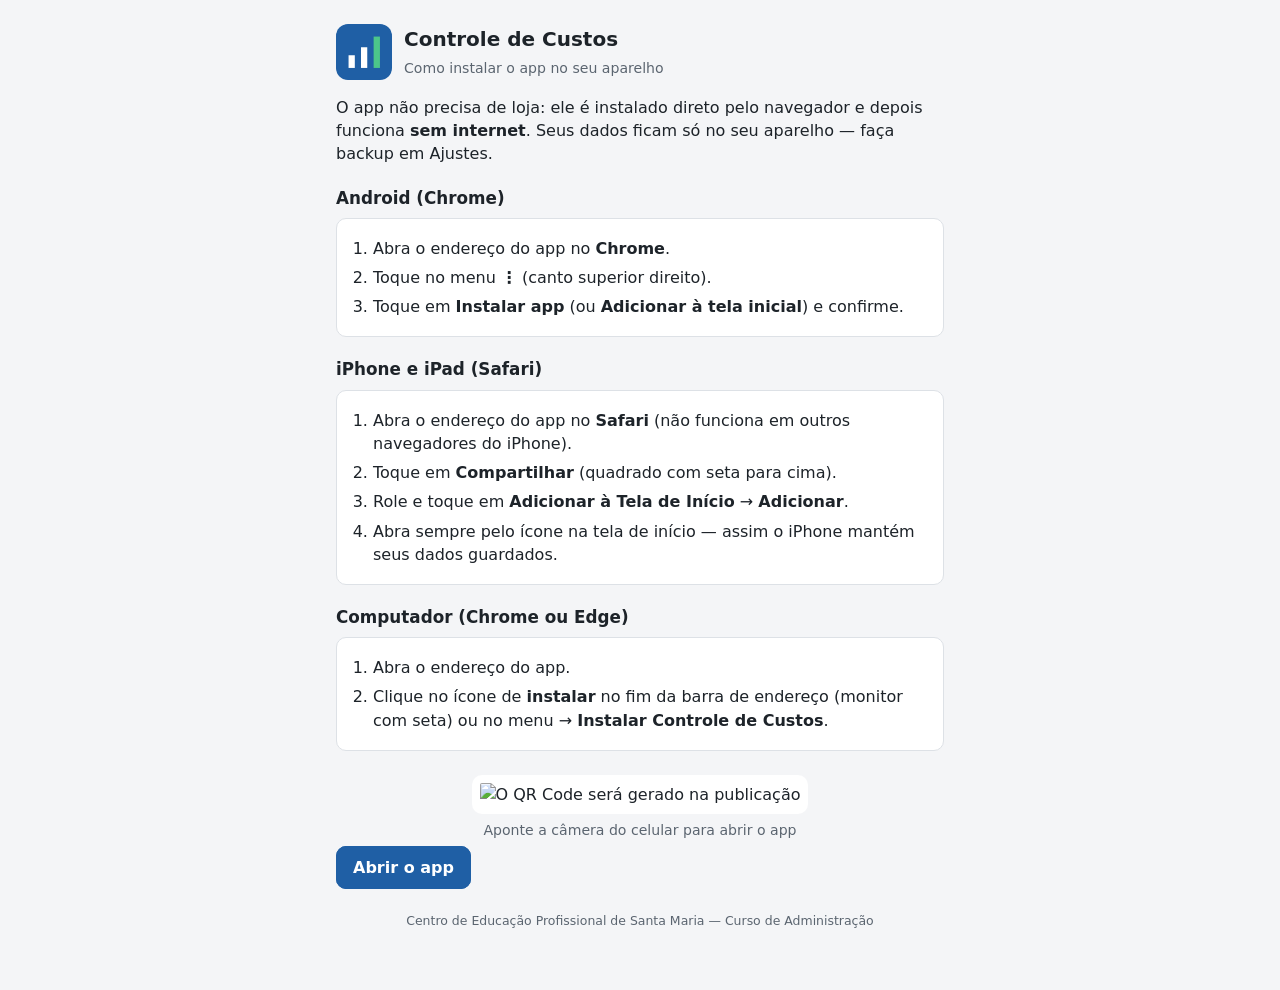
==== instalar.html @ 82ee27c7 "feat: PWA instalável e offline Co-Authored-By: Claude Opus 5.5 <noreply@anthropic.com>" ====
<!doctype html>
<html lang="pt-BR">
<head>
<meta charset="utf-8">
<meta name="viewport" content="width=device-width, initial-scale=1">
<title>Como instalar — Controle de Custos</title>
<meta name="theme-color" content="#1f5fa5">
<link rel="icon" href="icons/icon-192.png">
<link rel="stylesheet" href="css/app.css">
<style>
  .instalar { max-width: 640px; margin: 0 auto; padding: 24px 16px 48px; }
  .instalar header { display: flex; align-items: center; gap: 12px; margin-bottom: 8px; }
  .instalar header img { width: 56px; height: 56px; border-radius: 12px; }
  .passos { background: var(--superficie); border: 1px solid var(--borda); border-radius: var(--raio); padding: 12px 16px 12px 36px; margin: 0; }
  .passos li { margin: 6px 0; }
  .qr { text-align: center; margin: 24px 0 8px; }
  .qr img { width: 220px; max-width: 70vw; background: #fff; padding: 8px; border-radius: var(--raio); }
  .qr figcaption { color: var(--texto-2); font-size: .88rem; margin-top: 6px; }
</style>
</head>
<body>
<main class="instalar">
  <header>
    <img src="icons/icon-192.png" alt="">
    <div><h1>Controle de Custos</h1><p class="dica">Como instalar o app no seu aparelho</p></div>
  </header>
  <p>O app não precisa de loja: ele é instalado direto pelo navegador e depois funciona <strong>sem internet</strong>. Seus dados ficam só no seu aparelho — faça backup em Ajustes.</p>

  <h2>Android (Chrome)</h2>
  <ol class="passos">
    <li>Abra o endereço do app no <strong>Chrome</strong>.</li>
    <li>Toque no menu <strong>⋮</strong> (canto superior direito).</li>
    <li>Toque em <strong>Instalar app</strong> (ou <strong>Adicionar à tela inicial</strong>) e confirme.</li>
  </ol>

  <h2>iPhone e iPad (Safari)</h2>
  <ol class="passos">
    <li>Abra o endereço do app no <strong>Safari</strong> (não funciona em outros navegadores do iPhone).</li>
    <li>Toque em <strong>Compartilhar</strong> (quadrado com seta para cima).</li>
    <li>Role e toque em <strong>Adicionar à Tela de Início</strong> → <strong>Adicionar</strong>.</li>
    <li>Abra sempre pelo ícone na tela de início — assim o iPhone mantém seus dados guardados.</li>
  </ol>

  <h2>Computador (Chrome ou Edge)</h2>
  <ol class="passos">
    <li>Abra o endereço do app.</li>
    <li>Clique no ícone de <strong>instalar</strong> no fim da barra de endereço (monitor com seta) ou no menu → <strong>Instalar Controle de Custos</strong>.</li>
  </ol>

  <figure class="qr">
    <img src="icons/qrcode.png" alt="O QR Code será gerado na publicação">
    <figcaption>Aponte a câmera do celular para abrir o app</figcaption>
  </figure>

  <p><a class="botao botao-primario" href="index.html#mes">Abrir o app</a></p>
  <p class="rodape">Centro de Educação Profissional de Santa Maria — Curso de Administração</p>
</main>
</body>
</html>
---- css/app.css ----
/* Controle de Custos — mobile-first; layout desktop a partir de 900px. */
:root {
  --fundo: #f4f5f7;
  --superficie: #ffffff;
  --superficie-2: #eef0f3;
  --texto: #1d2329;
  --texto-2: #5b6570;
  --borda: #dde1e6;
  --primaria: #1f5fa5;
  --primaria-texto: #ffffff;
  --primaria-suave: #e3eefa;
  --positivo: #1a7f4b;
  --negativo: #c0392b;
  --negativo-suave: #fdecea;
  --aviso: #fff4d6;
  --aviso-texto: #6b4e00;
  --raio: 10px;
  color-scheme: light;
}
@media (prefers-color-scheme: dark) {
  :root {
    --fundo: #121417;
    --superficie: #1b1e22;
    --superficie-2: #24282d;
    --texto: #e8eaed;
    --texto-2: #9aa3ad;
    --borda: #30353b;
    --primaria: #5b9be0;
    --primaria-texto: #0d1b2a;
    --primaria-suave: #1c2c40;
    --positivo: #4cc68a;
    --negativo: #ef7a6c;
    --negativo-suave: #3a1f1c;
    --aviso: #3b3220;
    --aviso-texto: #f3d995;
    color-scheme: dark;
  }
}

* { box-sizing: border-box; }
html, body { margin: 0; }
body {
  background: var(--fundo);
  color: var(--texto);
  font: 16px/1.45 system-ui, -apple-system, "Segoe UI", Roboto, sans-serif;
  -webkit-tap-highlight-color: transparent;
}
h1, h2, h3 { font-weight: 600; margin: 0; }
h1 { font-size: 1.25rem; }
h2 { font-size: 1.05rem; margin: 20px 0 8px; }
a { color: var(--primaria); }
button, input, select { font: inherit; color: inherit; }

.app { min-height: 100vh; }
.conteudo { padding: 16px 16px calc(96px + env(safe-area-inset-bottom)); max-width: 1100px; margin: 0 auto; }
.rodape { margin-top: 32px; font-size: .78rem; color: var(--texto-2); text-align: center; }

/* Navegação: barra inferior no celular */
.nav {
  position: fixed; left: 0; right: 0; bottom: 0; z-index: 10;
  display: flex; justify-content: space-around;
  background: var(--superficie); border-top: 1px solid var(--borda);
  padding: 6px 0 calc(6px + env(safe-area-inset-bottom));
}
.nav-marca { display: none; }
.nav a {
  flex: 1; display: flex; flex-direction: column; align-items: center; gap: 2px;
  text-decoration: none; color: var(--texto-2); font-size: .75rem; padding: 4px 0;
}
.nav a .ico { font-size: 1.2rem; line-height: 1; }
.nav a.ativo { color: var(--primaria); font-weight: 600; }

.fab {
  position: fixed; right: 18px; bottom: calc(76px + env(safe-area-inset-bottom)); z-index: 11;
  width: 56px; height: 56px; border-radius: 50%;
  background: var(--primaria); color: var(--primaria-texto);
  display: flex; align-items: center; justify-content: center;
  font-size: 2rem; line-height: 1; text-decoration: none;
  box-shadow: 0 4px 12px rgba(0,0,0,.25);
}
.fab.oculto { display: none; }

/* Avisos */
.avisos { display: flex; flex-direction: column; gap: 8px; margin-bottom: 8px; }
.aviso {
  border: 0; border-radius: var(--raio); padding: 10px 12px; text-align: left; cursor: pointer;
  background: var(--aviso); color: var(--aviso-texto); font-size: .9rem;
}
.aviso-erro { background: var(--negativo-suave); color: var(--negativo); }

/* Cabeçalho de tela */
.cabecalho { display: flex; align-items: center; justify-content: space-between; gap: 8px; margin-bottom: 12px; }
.cabecalho h1 { text-align: center; flex: 1; }
.botao-icone {
  width: 40px; height: 40px; border-radius: 50%; border: 1px solid var(--borda);
  background: var(--superficie); cursor: pointer; font-size: 1.1rem;
  display: inline-flex; align-items: center; justify-content: center; text-decoration: none; color: var(--texto);
}

/* Cartões de valores */
.cartoes { display: grid; grid-template-columns: 1fr 1fr; gap: 8px; }
.cartao { background: var(--superficie); border: 1px solid var(--borda); border-radius: var(--raio); padding: 10px 12px; min-width: 0; }
.cartao small { display: block; color: var(--texto-2); font-size: .78rem; }
.cartao strong { font-size: 1.1rem; font-weight: 600; overflow-wrap: anywhere; }
.positivo { color: var(--positivo); }
.negativo { color: var(--negativo); }

/* Filtros (chips) */
.chips { display: flex; gap: 6px; margin: 14px 0 6px; flex-wrap: wrap; }
.chip {
  border: 1px solid var(--borda); background: var(--superficie); border-radius: 999px;
  padding: 5px 14px; cursor: pointer; font-size: .88rem;
}
.chip[aria-pressed="true"] { background: var(--primaria-suave); border-color: var(--primaria); color: var(--primaria); font-weight: 600; }

/* Listas */
.lista { list-style: none; margin: 0; padding: 0; background: var(--superficie); border: 1px solid var(--borda); border-radius: var(--raio); }
.lista li + li { border-top: 1px solid var(--borda); }
.item {
  display: flex; justify-content: space-between; align-items: center; gap: 12px;
  padding: 10px 12px; text-decoration: none; color: inherit;
}
.item-texto { min-width: 0; }
.item-texto span { display: block; overflow: hidden; text-overflow: ellipsis; white-space: nowrap; }
.item-meta { font-size: .8rem; color: var(--texto-2); }
.item-valor { white-space: nowrap; font-weight: 600; }
.vazio { color: var(--texto-2); padding: 16px 12px; text-align: center; font-size: .92rem; }
.mes-colunas { display: block; }
.mes-colunas .coluna { display: none; }

/* Formulários */
.form { display: flex; flex-direction: column; gap: 14px; }
.campo { display: flex; flex-direction: column; gap: 4px; }
.campo label, .rotulo { font-size: .85rem; color: var(--texto-2); }
.campo input, .campo select {
  width: 100%; padding: 10px 12px; border: 1px solid var(--borda); border-radius: var(--raio);
  background: var(--superficie); min-height: 44px;
}
.campo input:focus, .campo select:focus { outline: 2px solid var(--primaria); outline-offset: 1px; }
.campo input[aria-invalid="true"], .campo select[aria-invalid="true"] { border-color: var(--negativo); }
.campo .erro { color: var(--negativo); font-size: .82rem; min-height: 0; }
.campo-valor input { font-size: 1.4rem; }
.segmentado { display: grid; grid-template-columns: 1fr 1fr; gap: 6px; }
.segmentado label {
  text-align: center; padding: 10px; border: 1px solid var(--borda); border-radius: var(--raio);
  background: var(--superficie); cursor: pointer;
}
.segmentado input { position: absolute; opacity: 0; pointer-events: none; }
.segmentado input:checked + span { font-weight: 600; }
.segmentado label:has(input[value="receita"]:checked) { background: var(--primaria-suave); border-color: var(--positivo); color: var(--positivo); }
.segmentado label:has(input[value="custo"]:checked) { background: var(--negativo-suave); border-color: var(--negativo); color: var(--negativo); }
.segmentado label:has(input:focus-visible) { outline: 2px solid var(--primaria); }

.botao {
  border: 1px solid var(--borda); background: var(--superficie); border-radius: var(--raio);
  padding: 11px 16px; cursor: pointer; min-height: 44px; text-align: center; text-decoration: none; color: var(--texto);
}
.botao-primario { background: var(--primaria); border-color: var(--primaria); color: var(--primaria-texto); font-weight: 600; }
.botao-perigo { color: var(--negativo); border-color: var(--negativo); }
.acoes { display: flex; flex-direction: column; gap: 8px; margin-top: 6px; }

/* Desktop */
@media (min-width: 900px) {
  .nav {
    top: 0; right: auto; width: 210px; flex-direction: column; justify-content: flex-start;
    border-top: 0; border-right: 1px solid var(--borda); padding: 16px 10px; gap: 4px;
  }
  .nav-marca { display: block; font-weight: 700; padding: 4px 10px 16px; color: var(--texto); }
  .nav a { flex: 0; flex-direction: row; gap: 10px; font-size: .95rem; padding: 10px; border-radius: var(--raio); }
  .nav a.ativo { background: var(--primaria-suave); }
  .conteudo { margin-left: 210px; padding: 24px 32px 48px; }
  .fab { bottom: 32px; right: 32px; }
  .cartoes { grid-template-columns: repeat(4, 1fr); }
  .chips, .mes-colunas .unica { display: none; }
  .mes-colunas { display: grid; grid-template-columns: 1fr 1fr; gap: 16px; margin-top: 16px; }
  .mes-colunas .coluna { display: block; }
  .mes-colunas h2 { margin-top: 0; }
  .form { max-width: 520px; }
  .acoes { flex-direction: row; }
}

/* Resumo */
.cartoes > .cartao:last-child:nth-child(odd) { grid-column: 1 / -1; }
.grafico { position: relative; height: 240px; background: var(--superficie); border: 1px solid var(--borda); border-radius: var(--raio); padding: 8px; }
.barra-item { padding: 10px 12px; }
.barra-linha { display: flex; justify-content: space-between; gap: 12px; font-size: .9rem; }
.barra-linha span:last-child { white-space: nowrap; color: var(--texto-2); }
.barra { height: 6px; background: var(--superficie-2); border-radius: 3px; margin-top: 6px; overflow: hidden; }
.barra > div { height: 100%; background: var(--primaria); }
.tabela-rolagem { overflow-x: auto; background: var(--superficie); border: 1px solid var(--borda); border-radius: var(--raio); }
.tabela { width: 100%; border-collapse: collapse; font-size: .88rem; }
.tabela th, .tabela td { padding: 8px 10px; text-align: right; white-space: nowrap; border-bottom: 1px solid var(--borda); }
.tabela th:first-child, .tabela td:first-child { text-align: left; }
.tabela thead th { color: var(--texto-2); font-weight: 600; }
.tabela tfoot th { border-bottom: 0; }
@media (min-width: 900px) {
  .cartoes > .cartao:last-child:nth-child(odd) { grid-column: auto; }
  .cartoes:has(> .cartao:nth-child(5)) { grid-template-columns: repeat(5, 1fr); }
  .grafico { height: 300px; }
  .resumo-colunas { display: grid; grid-template-columns: 1fr 1fr; gap: 16px; }
}

/* Categorias e Ajustes */
.segmentado .botao.selecionado { background: var(--primaria-suave); border-color: var(--primaria); color: var(--primaria); font-weight: 600; }
.categorias { margin-top: 12px; }
.categoria { display: flex; flex-direction: column; gap: 8px; padding: 10px 12px; }
.categoria.inativa .categoria-nome span:first-child { color: var(--texto-2); text-decoration: line-through; }
.categoria-nome { display: flex; justify-content: space-between; gap: 8px; }
.categoria-acoes { display: flex; flex-wrap: wrap; gap: 6px; align-items: center; }
.categoria-acoes select { padding: 6px 8px; border: 1px solid var(--borda); border-radius: var(--raio); background: var(--superficie); min-height: 36px; }
.botao-pequeno { padding: 6px 10px; min-height: 36px; font-size: .85rem; }
.dica { color: var(--texto-2); font-size: .88rem; margin: 4px 0 0; }
.linha-campo { display: flex; gap: 8px; }
.linha-campo input { flex: 1; }
.form h2 { margin-bottom: 0; }
label.botao { display: inline-flex; align-items: center; justify-content: center; }
@media (min-width: 900px) {
  .categoria { flex-direction: row; align-items: center; justify-content: space-between; }
  .categorias, .categorias + .dica { max-width: 760px; }
  .segmentado:has(> .botao) { max-width: 320px; }
}
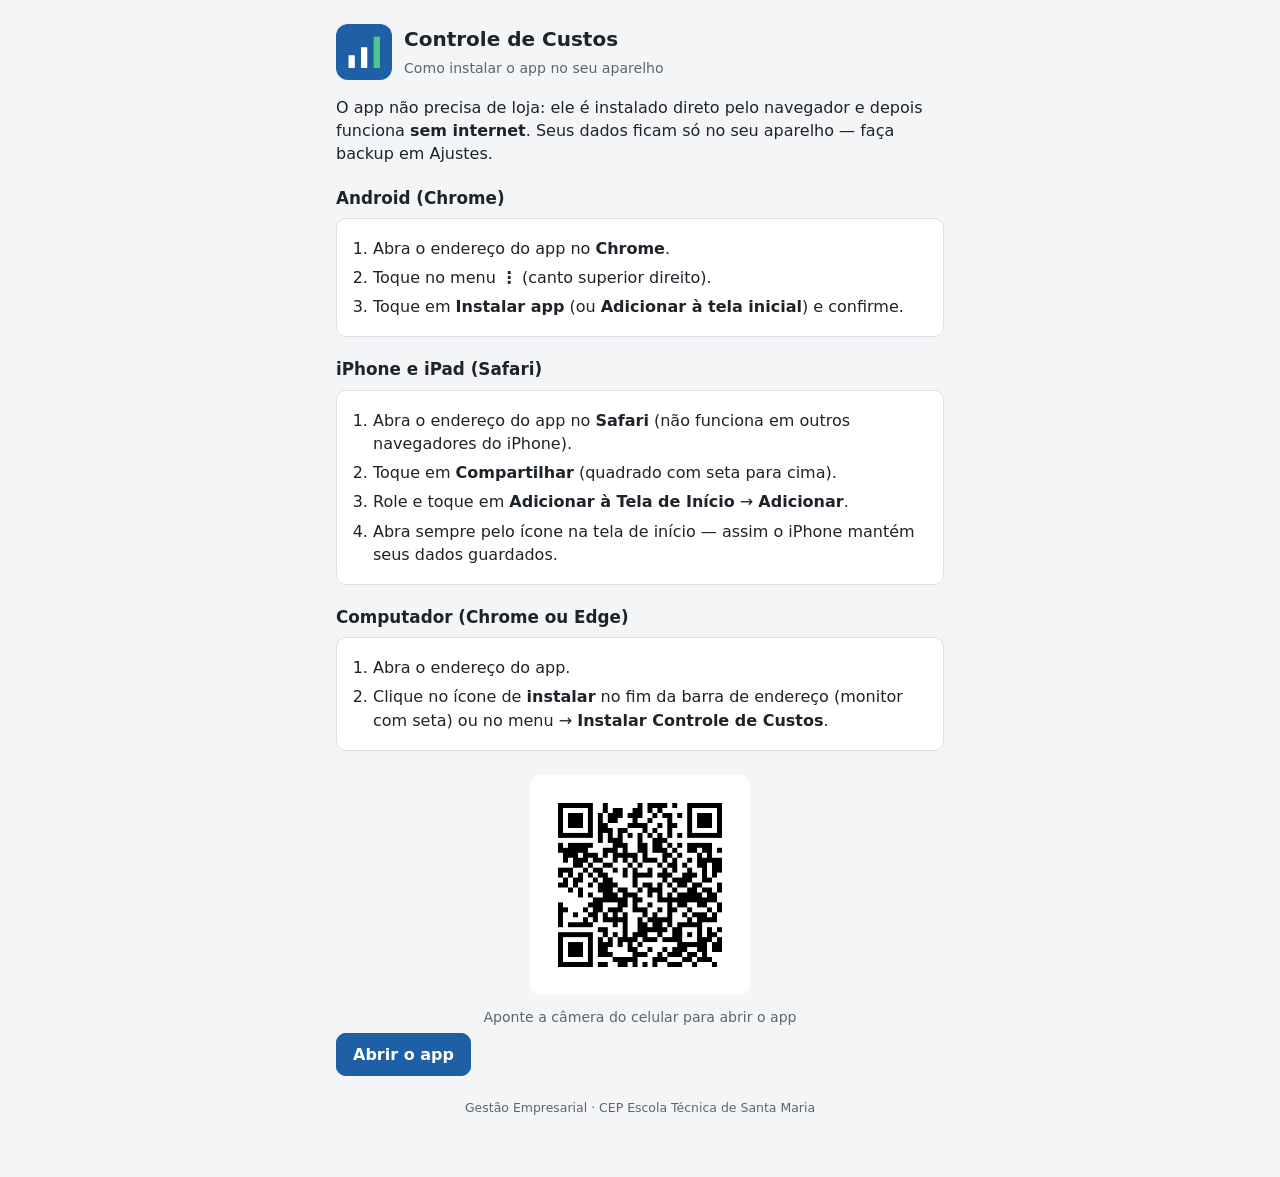
==== commit 7c3c9eb4: "feat: identidade visual com banner de abertura e cabeçalho com logos - tela de abertura com o banner" ====
--- a/instalar.html
+++ b/instalar.html
@@ -4,7 +4,7 @@
 <meta charset="utf-8">
 <meta name="viewport" content="width=device-width, initial-scale=1">
 <title>Como instalar — Controle de Custos</title>
-<meta name="theme-color" content="#1f5fa5">
+<meta name="theme-color" content="#1c3b69">
 <link rel="icon" href="icons/icon-192.png">
 <link rel="stylesheet" href="css/app.css">
 <style>
@@ -53,7 +53,7 @@
   </figure>
 
   <p><a class="botao botao-primario" href="index.html#mes">Abrir o app</a></p>
-  <p class="rodape">Centro de Educação Profissional de Santa Maria — Curso de Administração</p>
+  <p class="rodape">Gestão Empresarial · CEP Escola Técnica de Santa Maria</p>
 </main>
 </body>
 </html>
--- a/css/app.css
+++ b/css/app.css
@@ -219,3 +219,84 @@
   .categorias, .categorias + .dica { max-width: 760px; }
   .segmentado:has(> .botao) { max-width: 320px; }
 }
+
+/* Relatório */
+.acao-relatorio { margin: 0 0 12px; display: flex; justify-content: flex-end; }
+.linha-campos { display: grid; grid-template-columns: 1fr 1fr; gap: 12px; }
+.erro-relatorio { color: var(--negativo); margin: 0; font-weight: 600; }
+.botao[disabled] { opacity: .5; cursor: not-allowed; }
+.relatorio {
+  background: var(--superficie); border: 1px solid var(--borda); border-radius: var(--raio);
+  padding: 20px; margin-top: 8px;
+}
+.rel-cabecalho h2 { margin: 0 0 4px; font-size: 1.15rem; }
+.rel-cabecalho p { margin: 2px 0; color: var(--texto-2); font-size: .85rem; }
+.rel-mes, .rel-resumo { margin-top: 20px; }
+.rel-mes h3, .rel-resumo h3 { font-size: 1rem; margin: 0 0 6px; }
+.rel-tabela { width: 100%; border-collapse: collapse; font-size: .85rem; }
+.rel-tabela th, .rel-tabela td { border: 1px solid var(--borda); padding: 6px 8px; text-align: left; vertical-align: top; }
+.rel-tabela thead th { background: var(--superficie-2); font-weight: 600; }
+.rel-valor { text-align: right !important; white-space: nowrap; }
+.rel-receita { color: var(--positivo); }
+.rel-custo { color: var(--negativo); }
+.rel-vazio { color: var(--texto-2); font-style: italic; }
+.rel-subtotal { text-align: right !important; background: var(--superficie-2); }
+.rel-resumo .rel-tabela { max-width: 520px; }
+.rel-resumo .rel-tabela th { font-weight: 400; }
+.rel-resumo tr:last-child th, .rel-resumo tr:last-child td { font-weight: 700; }
+@media (max-width: 600px) {
+  .relatorio { padding: 12px; overflow-x: auto; }
+  .rel-tabela { font-size: .78rem; }
+}
+
+@media print {
+  @page { size: A4 portrait; margin: 14mm; }
+  :root {
+    --superficie: #fff; --superficie-2: #eef0f3; --texto: #000; --texto-2: #444;
+    --borda: #999; --positivo: #1a6b3f; --negativo: #a12a1f; color-scheme: light;
+  }
+  body { background: #fff; color: #000; font-size: 11pt; }
+  .nav, .fab, .avisos, .rodape, .nao-imprimir { display: none !important; }
+  .conteudo { margin: 0 !important; padding: 0 !important; max-width: none !important; }
+  .relatorio { border: 0; padding: 0; margin: 0; overflow: visible; }
+  .rel-tabela { font-size: 9.5pt; }
+  .rel-tabela thead { display: table-header-group; }
+  .rel-tabela tr { break-inside: avoid; }
+  .rel-mes h3, .rel-resumo h3 { break-after: avoid; }
+  .rel-resumo { break-inside: avoid; }
+  * { -webkit-print-color-adjust: exact; print-color-adjust: exact; }
+}
+
+/* Identidade: tela de abertura e cabeçalho */
+.abertura {
+  position: fixed; inset: 0; z-index: 100; background: #1c3b69;
+  display: flex; align-items: center; justify-content: center; padding: 16px;
+  transition: opacity .4s ease; cursor: pointer;
+}
+.abertura img { width: 100%; max-width: 960px; height: auto; max-height: 100%; object-fit: contain; }
+.abertura.saindo { opacity: 0; pointer-events: none; }
+@media (prefers-reduced-motion: reduce) { .abertura { transition: none; } }
+
+.topo {
+  display: flex; align-items: center; gap: 10px;
+  background: #1c3b69; color: #fff;
+  margin: -16px -16px 12px; padding: calc(10px + env(safe-area-inset-top)) 16px 10px;
+}
+.topo-logo { width: 40px; height: 40px; border-radius: 8px; background: #fff; object-fit: contain; flex: none; }
+.topo-texto { display: flex; flex-direction: column; min-width: 0; line-height: 1.2; }
+.topo-texto strong { font-size: 1rem; }
+.topo-texto span { font-size: .72rem; opacity: .85; }
+@media (min-width: 900px) {
+  .topo { margin: -24px -32px 20px; padding: 14px 32px; gap: 14px; }
+  .topo-logo { width: 48px; height: 48px; }
+  .topo-texto strong { font-size: 1.15rem; }
+  .topo-texto span { font-size: .85rem; }
+}
+
+.rel-cabecalho { display: flex; gap: 14px; align-items: center; }
+.rel-logos { display: flex; gap: 6px; flex: none; }
+.rel-logos img { width: 52px; height: 52px; object-fit: contain; }
+
+@media print {
+  .abertura, .topo { display: none !important; }
+}
